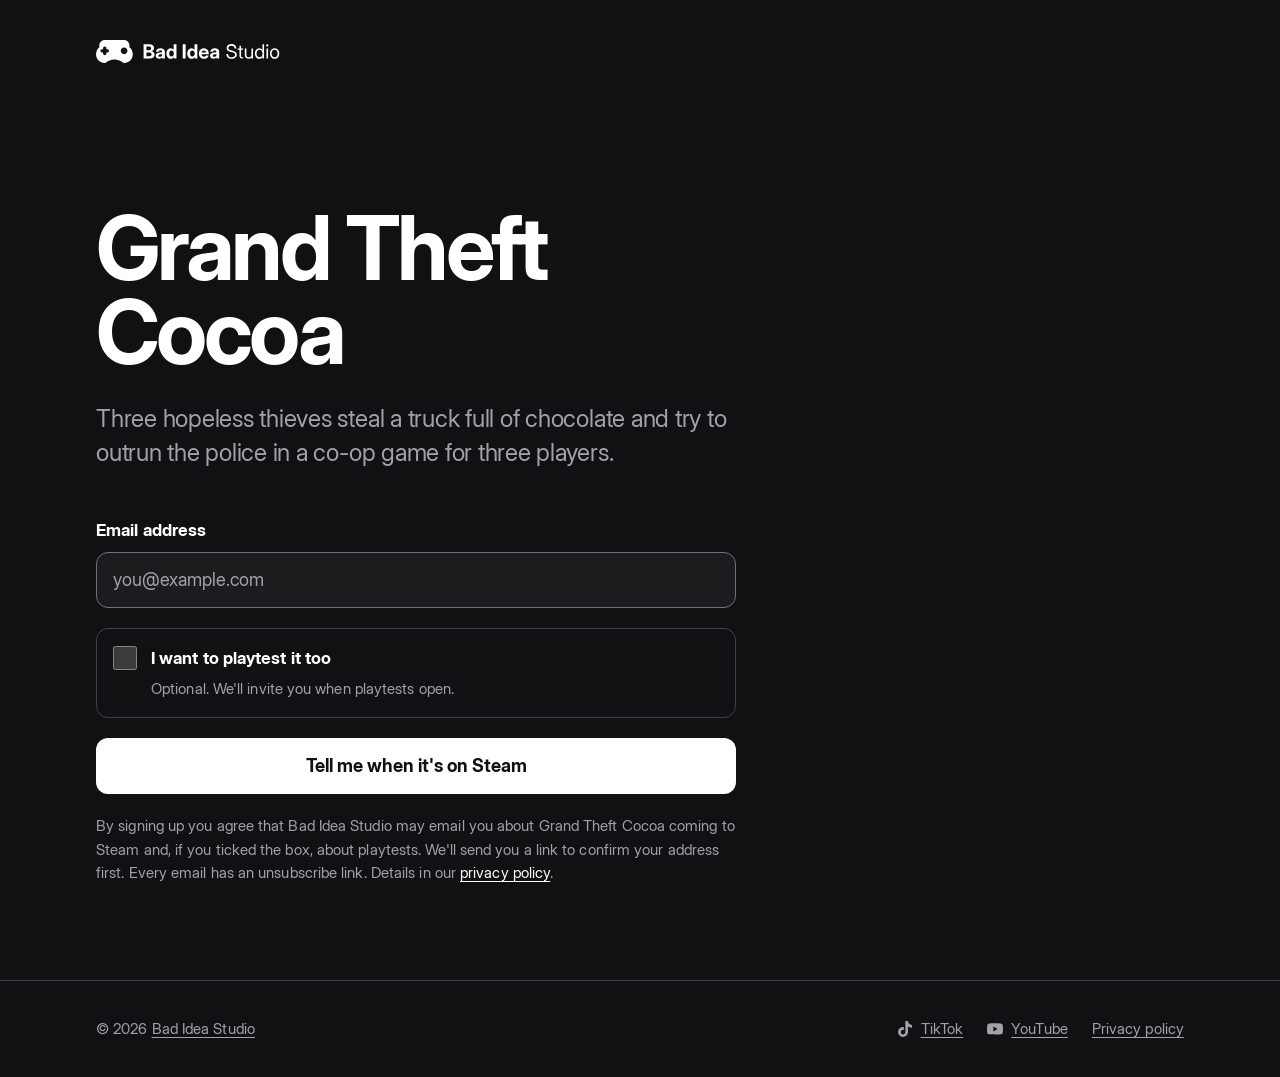
==== grand-theft-cocoa/index.html @ dc822746 "Studio page, Grand Theft Cocoa sign-up page and privacy policy Static HTML and CSS with self-hosted " ====
<!doctype html>
<html lang="en">
<head>
  <meta charset="utf-8">
  <meta name="viewport" content="width=device-width, initial-scale=1">
  <meta http-equiv="Content-Security-Policy" content="default-src 'none'; style-src 'self'; font-src 'self'; img-src 'self'; form-action 'self' https://app.kit.com; base-uri 'none'">
  <title>Grand Theft Cocoa: get notified when it's on Steam</title>
  <meta name="description" content="A co-op game for three hopeless thieves who stole a truck full of chocolate. Leave your email and we'll tell you when Grand Theft Cocoa is on Steam.">
  <link rel="canonical" href="https://thebadideastudio.com/grand-theft-cocoa/">
  <meta name="theme-color" content="#111113">
  <meta name="color-scheme" content="dark">
  <link rel="icon" href="/favicon.ico" sizes="32x32">
  <link rel="icon" href="/favicon.svg" type="image/svg+xml">
  <link rel="apple-touch-icon" href="/apple-touch-icon.png">
  <link rel="preload" href="/assets/fonts/InterDisplay-Bold.woff2" as="font" type="font/woff2" crossorigin>
  <link rel="preload" href="/assets/fonts/InterDisplay-Regular.woff2" as="font" type="font/woff2" crossorigin>
  <link rel="stylesheet" href="/assets/css/site.css">
  <meta property="og:type" content="website">
  <meta property="og:site_name" content="Bad Idea Studio">
  <meta property="og:url" content="https://thebadideastudio.com/grand-theft-cocoa/">
  <meta property="og:title" content="Grand Theft Cocoa">
  <meta property="og:description" content="Three hopeless thieves, one stolen truck full of chocolate, the police right behind them. Get an email when it's on Steam.">
  <meta property="og:image" content="https://thebadideastudio.com/assets/social/og-grand-theft-cocoa.png">
  <meta property="og:image:width" content="1200">
  <meta property="og:image:height" content="630">
  <meta property="og:image:alt" content="Grand Theft Cocoa. 3-player co-op chocolate heist. Coming to Steam.">
  <meta name="twitter:card" content="summary_large_image">
</head>
<body>
  <a class="skip-link" href="#content">Skip to content</a>

  <header class="site-header page-width">
    <a class="site-header__home" href="/">
      <img class="site-header__logo" src="/assets/brand/logo-white.svg" width="340" height="42" alt="Bad Idea Studio home">
    </a>
  </header>

  <main id="content" class="signup-page page-width">
    <div class="signup">
      <h1 class="signup__title">Grand Theft Cocoa</h1>
      <p class="signup__lead">Three hopeless thieves steal a truck full of chocolate and try to outrun the police in a co-op game for three players.</p>

      <form class="signup-form" action="https://app.kit.com/forms/KIT_FORM_ID/subscriptions" method="post" accept-charset="UTF-8">
        <div class="signup-form__field">
          <label class="signup-form__label" for="signup-email">Email address</label>
          <input class="signup-form__input" id="signup-email" name="email_address" type="email" autocomplete="email" inputmode="email" autocapitalize="off" spellcheck="false" placeholder="you@example.com" required>
        </div>

        <label class="signup-form__choice">
          <input class="signup-form__checkbox" name="fields[KIT_PLAYTEST_FIELD]" type="checkbox" value="yes" aria-labelledby="signup-playtest-label" aria-describedby="signup-playtest-hint">
          <span class="signup-form__choice-text" id="signup-playtest-label">I want to playtest it too</span>
          <span class="signup-form__choice-hint" id="signup-playtest-hint">Optional. We'll invite you when playtests open.</span>
        </label>

        <button class="signup-form__submit" type="submit">Tell me when it's on Steam</button>

        <p class="signup-form__consent">By signing up you agree that Bad Idea Studio may email you about Grand Theft Cocoa coming to Steam and, if you ticked the box, about playtests. We'll send you a link to confirm your address first. Every email has an unsubscribe link. Details in our <a href="/privacy/">privacy policy</a>.</p>
      </form>
    </div>
  </main>

  <footer class="site-footer">
    <div class="site-footer__layout page-width">
      <p>&copy; 2026 <a href="/">Bad Idea Studio</a></p>
      <ul class="site-footer__links">
        <li><a class="site-footer__social" href="https://www.tiktok.com/@thebadideastudio" rel="me"><svg viewBox="0 0 24 24" aria-hidden="true" focusable="false"><path d="M12.525.02c1.31-.02 2.61-.01 3.91-.02.08 1.53.63 3.09 1.75 4.17 1.12 1.11 2.7 1.62 4.24 1.79v4.03c-1.44-.05-2.89-.35-4.2-.97-.57-.26-1.1-.59-1.62-.93-.01 2.92.01 5.84-.02 8.75-.08 1.4-.54 2.79-1.35 3.94-1.31 1.92-3.58 3.17-5.91 3.21-1.43.08-2.86-.31-4.08-1.03-2.02-1.19-3.44-3.37-3.65-5.71-.02-.5-.03-1-.01-1.49.18-1.9 1.12-3.72 2.58-4.96 1.66-1.44 3.98-2.13 6.15-1.72.02 1.48-.04 2.96-.04 4.44-.99-.32-2.15-.23-3.02.37-.63.41-1.11 1.04-1.36 1.75-.21.51-.15 1.07-.14 1.61.24 1.64 1.82 3.02 3.5 2.87 1.12-.01 2.19-.66 2.77-1.61.19-.33.4-.67.41-1.06.1-1.79.06-3.57.07-5.36.01-4.03-.01-8.05.02-12.07z"/></svg>TikTok</a></li>
        <li><a class="site-footer__social" href="https://www.youtube.com/@thebadideastudio" rel="me"><svg viewBox="0 0 24 24" aria-hidden="true" focusable="false"><path d="M23.498 6.186a3.016 3.016 0 0 0-2.122-2.136C19.505 3.545 12 3.545 12 3.545s-7.505 0-9.377.505A3.017 3.017 0 0 0 .502 6.186C0 8.07 0 12 0 12s0 3.93.502 5.814a3.016 3.016 0 0 0 2.122 2.136c1.871.505 9.376.505 9.376.505s7.505 0 9.377-.505a3.015 3.015 0 0 0 2.122-2.136C24 15.93 24 12 24 12s0-3.93-.502-5.814zM9.545 15.568V8.432L15.818 12l-6.273 3.568z"/></svg>YouTube</a></li>
        <li><a href="/privacy/">Privacy policy</a></li>
      </ul>
    </div>
  </footer>
</body>
</html>
---- assets/css/site.css ----
@font-face {
  font-family: "Inter Display";
  src: url("../fonts/InterDisplay-Regular.woff2") format("woff2");
  font-weight: 400;
  font-style: normal;
  font-display: swap;
}

@font-face {
  font-family: "Inter Display";
  src: url("../fonts/InterDisplay-Bold.woff2") format("woff2");
  font-weight: 700;
  font-style: normal;
  font-display: swap;
}

:root {
  --ink: #111113;
  --white: #ffffff;
  --muted: #a1a1aa;
  --line: #3f3f46;
  --field-border: #71717a;
  --surface: #1c1c1f;
  --error: #ffb4ab;
  --page-width: 68rem;
  --text-width: 40rem;
  --gutter: clamp(1.25rem, 5vw, 3rem);
  --radius: 1rem;
  color-scheme: dark;
}

*,
*::before,
*::after {
  box-sizing: border-box;
}

html {
  -webkit-text-size-adjust: 100%;
  text-size-adjust: 100%;
}

body {
  margin: 0;
  min-height: 100vh;
  min-height: 100svh;
  display: flex;
  flex-direction: column;
  background: var(--ink);
  color: var(--white);
  font-family: "Inter Display", system-ui, -apple-system, "Segoe UI", Roboto, sans-serif;
  font-size: 1.0625rem;
  line-height: 1.6;
  letter-spacing: 0.005em;
  -webkit-font-smoothing: antialiased;
  -moz-osx-font-smoothing: grayscale;
}

img,
svg {
  display: block;
  max-width: 100%;
}

h1,
h2,
h3 {
  margin: 0;
  font-weight: 700;
  line-height: 1.05;
  letter-spacing: -0.03em;
  text-wrap: balance;
}

p {
  margin: 0;
  text-wrap: pretty;
}

a {
  color: inherit;
  text-decoration-thickness: 1px;
  text-underline-offset: 0.2em;
}

a:hover {
  text-decoration-thickness: 2px;
}

:focus-visible {
  outline: 3px solid var(--white);
  outline-offset: 3px;
  border-radius: 0.25rem;
}

.skip-link {
  position: absolute;
  top: 0.75rem;
  left: 0.75rem;
  z-index: 10;
  padding: 0.625rem 1rem;
  border-radius: 0.5rem;
  background: var(--white);
  color: var(--ink);
  font-weight: 700;
  text-decoration: none;
  transform: translateY(-200%);
}

.skip-link:focus-visible {
  transform: none;
  outline-color: var(--white);
}

.visually-hidden {
  position: absolute;
  width: 1px;
  height: 1px;
  margin: -1px;
  padding: 0;
  overflow: hidden;
  clip: rect(0 0 0 0);
  white-space: nowrap;
  border: 0;
}

.page-width {
  width: 100%;
  max-width: calc(var(--page-width) + 2 * var(--gutter));
  margin-inline: auto;
  padding-inline: var(--gutter);
}

.site-header {
  padding-block: clamp(1.5rem, 4vw, 2.5rem);
}

.site-header__home {
  display: inline-block;
  border-radius: 0.5rem;
}

.site-header__logo {
  width: 11.5rem;
  height: auto;
}

main {
  flex: 1;
}

.studio-intro {
  padding-block: clamp(3rem, 12vw, 8rem) clamp(3rem, 8vw, 5rem);
}

.studio-intro__logo {
  width: min(100%, 36rem);
  height: auto;
}

.studio-intro__tagline {
  max-width: 30ch;
  margin-top: clamp(1.5rem, 4vw, 2.5rem);
  color: var(--muted);
  font-size: clamp(1.375rem, 4vw, 2rem);
  line-height: 1.3;
  letter-spacing: -0.015em;
}

.section-title {
  margin-bottom: 1.5rem;
  color: var(--muted);
  font-size: 0.875rem;
  font-weight: 700;
  letter-spacing: 0.12em;
  text-transform: uppercase;
}

.games {
  padding-block: 1rem clamp(3rem, 8vw, 5rem);
}

.game-grid {
  display: grid;
  grid-template-columns: repeat(auto-fill, minmax(min(100%, 20rem), 1fr));
  gap: 1.25rem;
  margin: 0;
  padding: 0;
  list-style: none;
}

.game-tile {
  position: relative;
  display: flex;
  flex-direction: column;
  gap: 1rem;
  height: 100%;
  min-height: 18rem;
  padding: clamp(1.5rem, 4vw, 2rem);
  border: 1px solid var(--line);
  border-radius: var(--radius);
  background: var(--surface);
  transition: border-color 160ms ease, transform 160ms ease;
}

.game-tile:hover,
.game-tile:focus-within {
  border-color: var(--white);
}

.game-tile:hover {
  transform: translateY(-2px);
}

.game-tile__status {
  align-self: flex-start;
  padding: 0.25rem 0.625rem;
  border: 1px solid var(--line);
  border-radius: 999px;
  color: var(--muted);
  font-size: 0.8125rem;
  font-weight: 700;
  letter-spacing: 0.02em;
}

.game-tile__title {
  font-size: clamp(2rem, 6vw, 2.5rem);
}

.game-tile__link {
  text-decoration: none;
}

.game-tile__link::after {
  content: "";
  position: absolute;
  inset: 0;
  border-radius: var(--radius);
}

.game-tile__link:focus-visible {
  outline: none;
}

.game-tile__link:focus-visible::after {
  outline: 3px solid var(--white);
  outline-offset: 3px;
}

.game-tile__summary {
  color: var(--muted);
}

.game-tile__action {
  margin-top: auto;
  font-weight: 700;
}

.game-tile__action span {
  display: inline-block;
  transition: transform 160ms ease;
}

.game-tile:hover .game-tile__action span {
  transform: translateX(4px);
}

.contact {
  padding-block: clamp(2rem, 6vw, 4rem);
  border-top: 1px solid var(--line);
}

.contact__layout {
  display: grid;
  gap: 2rem;
}

.contact__email {
  font-size: clamp(1.375rem, 5vw, 2rem);
  font-weight: 700;
  letter-spacing: -0.015em;
  overflow-wrap: anywhere;
}

.social-links {
  display: flex;
  flex-wrap: wrap;
  gap: 0.75rem;
  margin: 0;
  padding: 0;
  list-style: none;
}

.social-links a {
  display: inline-flex;
  align-items: center;
  gap: 0.625rem;
  min-height: 3rem;
  padding: 0.625rem 1.125rem;
  border: 1px solid var(--line);
  border-radius: 999px;
  font-weight: 700;
  text-decoration: none;
  transition: border-color 160ms ease;
}

.social-links a:hover {
  border-color: var(--white);
}

.social-links svg {
  width: 1.25rem;
  height: 1.25rem;
  fill: currentColor;
}

@media (min-width: 48rem) {
  .contact__layout {
    grid-template-columns: 1fr auto;
    align-items: end;
  }
}

.site-footer {
  padding-block: 2rem;
  border-top: 1px solid var(--line);
  color: var(--muted);
  font-size: 0.9375rem;
}

.site-footer__layout {
  display: flex;
  flex-wrap: wrap;
  justify-content: space-between;
  align-items: center;
  gap: 0.75rem 2rem;
}

.site-footer__links {
  display: flex;
  flex-wrap: wrap;
  gap: 0.5rem 1.5rem;
  margin: 0;
  padding: 0;
  list-style: none;
}

.site-footer a {
  display: inline-block;
  padding-block: 0.25rem;
}

.site-footer a:hover {
  color: var(--white);
}

.site-footer .site-footer__social {
  display: inline-flex;
  align-items: center;
  gap: 0.5rem;
}

.site-footer__social svg {
  width: 1rem;
  height: 1rem;
  fill: currentColor;
}

.signup-page {
  display: flex;
  align-items: center;
  padding-block: clamp(1.5rem, 8vw, 6rem) clamp(3rem, 10vw, 6rem);
}

.signup {
  width: 100%;
  max-width: var(--text-width);
}

.signup__title {
  font-size: clamp(3rem, 14vw, 5.5rem);
  line-height: 0.95;
  letter-spacing: -0.04em;
}

.signup__lead {
  margin-top: clamp(1.25rem, 4vw, 1.75rem);
  color: var(--muted);
  font-size: clamp(1.1875rem, 3.6vw, 1.5rem);
  line-height: 1.4;
  letter-spacing: -0.01em;
}

.signup-form {
  display: grid;
  gap: 1.25rem;
  margin-top: clamp(2rem, 6vw, 3rem);
}

.signup-form__field {
  display: grid;
  gap: 0.5rem;
}

.signup-form__label {
  font-weight: 700;
}

.signup-form__input {
  width: 100%;
  min-height: 3.5rem;
  padding: 0.75rem 1rem;
  border: 1px solid var(--field-border);
  border-radius: 0.75rem;
  background: var(--surface);
  color: var(--white);
  font: inherit;
  font-size: 1.125rem;
}

.signup-form__input::placeholder {
  color: var(--muted);
  opacity: 1;
}

.signup-form__input:hover {
  border-color: var(--muted);
}

.signup-form__input:focus-visible {
  border-color: var(--white);
  outline-offset: 2px;
  border-radius: 0.75rem;
}

.signup-form__input:user-invalid {
  border-color: var(--error);
}

.signup-form__choice {
  display: grid;
  grid-template-columns: auto 1fr;
  gap: 0.25rem 0.875rem;
  align-items: start;
  padding: 1rem;
  border: 1px solid var(--line);
  border-radius: 0.75rem;
  cursor: pointer;
}

.signup-form__choice:hover {
  border-color: var(--muted);
}

.signup-form__choice:has(:focus-visible) {
  outline: 3px solid var(--white);
  outline-offset: 3px;
}

.signup-form__checkbox {
  width: 1.5rem;
  height: 1.5rem;
  margin: 0.0625rem 0 0;
  accent-color: var(--white);
  cursor: pointer;
}

.signup-form__checkbox:focus-visible {
  outline: none;
}

.signup-form__choice-text {
  font-weight: 700;
}

.signup-form__choice-hint {
  grid-column: 2;
  color: var(--muted);
  font-size: 0.9375rem;
}

.signup-form__submit {
  min-height: 3.5rem;
  padding: 0.875rem 1.5rem;
  border: 0;
  border-radius: 0.75rem;
  background: var(--white);
  color: var(--ink);
  font: inherit;
  font-size: 1.125rem;
  font-weight: 700;
  cursor: pointer;
  transition: background-color 160ms ease;
}

.signup-form__submit:hover {
  background: #e4e4e7;
}

.signup-form__submit:focus-visible {
  border-radius: 0.75rem;
}

.signup-form__consent {
  color: var(--muted);
  font-size: 0.9375rem;
  line-height: 1.55;
}

.signup-form__consent a {
  color: var(--white);
}

.message-page {
  padding-block: clamp(3rem, 12vw, 8rem);
}

.message {
  max-width: var(--text-width);
}

.message__title {
  font-size: clamp(2.5rem, 11vw, 4.5rem);
  letter-spacing: -0.04em;
}

.message__body {
  margin-top: 1.5rem;
  color: var(--muted);
  font-size: clamp(1.125rem, 3.4vw, 1.375rem);
  line-height: 1.5;
}

.message__body + .message__body {
  margin-top: 1rem;
}

.message__actions {
  margin-top: 2.5rem;
}

.button-link {
  display: inline-flex;
  align-items: center;
  min-height: 3rem;
  padding: 0.75rem 1.25rem;
  border: 1px solid var(--line);
  border-radius: 999px;
  font-weight: 700;
  text-decoration: none;
  transition: border-color 160ms ease;
}

.button-link:hover {
  border-color: var(--white);
}

.legal {
  max-width: var(--text-width);
  padding-block: clamp(2rem, 8vw, 5rem) clamp(3rem, 10vw, 6rem);
}

.legal__title {
  font-size: clamp(2.5rem, 10vw, 4rem);
  letter-spacing: -0.04em;
}

.legal__updated {
  margin-top: 1rem;
  color: var(--muted);
}

.legal__summary {
  margin-top: 2rem;
  padding: 1.25rem 1.5rem;
  border: 1px solid var(--line);
  border-radius: var(--radius);
  background: var(--surface);
}

.legal h2 {
  margin-top: 3rem;
  font-size: clamp(1.375rem, 4vw, 1.75rem);
  letter-spacing: -0.02em;
  line-height: 1.2;
}

.legal p,
.legal ul,
.legal address {
  margin-top: 1rem;
}

.legal ul {
  padding-left: 1.25rem;
}

.legal li + li {
  margin-top: 0.5rem;
}

.legal address {
  font-style: normal;
}

.legal strong {
  font-weight: 700;
}

@media (prefers-reduced-motion: reduce) {
  *,
  *::before,
  *::after {
    transition: none !important;
  }

  .game-tile:hover,
  .game-tile:hover .game-tile__action span {
    transform: none;
  }
}
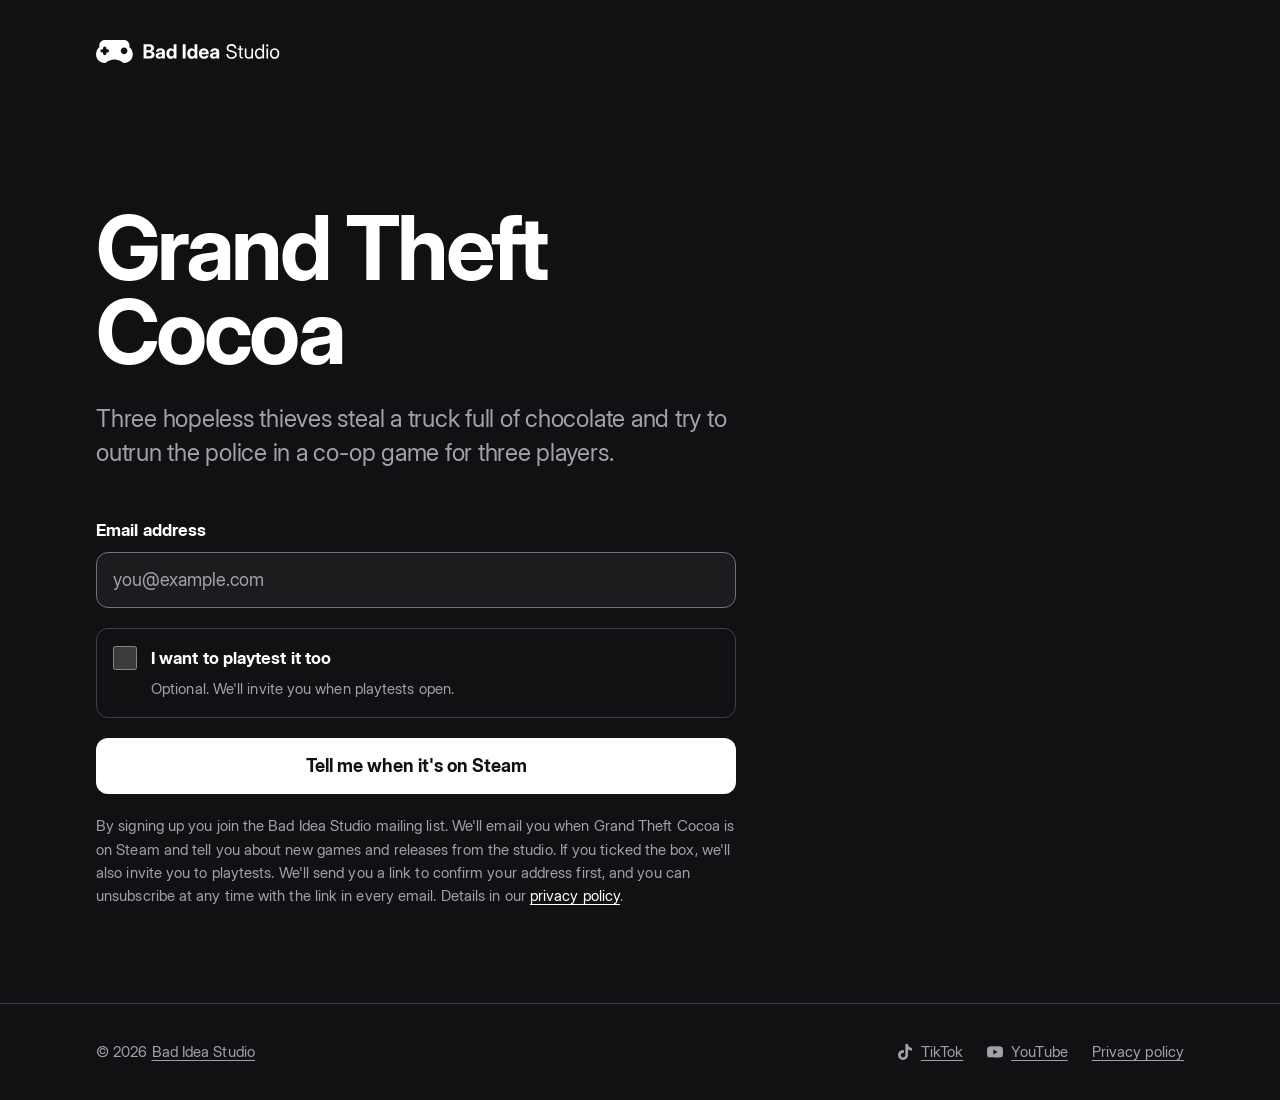
==== commit d99c3e1c: "Make the mailing list and privacy policy studio-wide Signing up on a game page now joins one Bad Ide" ====
--- a/grand-theft-cocoa/index.html
+++ b/grand-theft-cocoa/index.html
@@ -3,7 +3,7 @@
 <head>
   <meta charset="utf-8">
   <meta name="viewport" content="width=device-width, initial-scale=1">
-  <meta http-equiv="Content-Security-Policy" content="default-src 'none'; style-src 'self'; font-src 'self'; img-src 'self'; form-action 'self' https://app.kit.com; base-uri 'none'">
+  <meta http-equiv="Content-Security-Policy" content="default-src 'none'; style-src 'self'; font-src 'self'; img-src 'self'; form-action 'self' https://app.kit.com https://thebadideastudio.com; base-uri 'none'">
   <title>Grand Theft Cocoa: get notified when it's on Steam</title>
   <meta name="description" content="A co-op game for three hopeless thieves who stole a truck full of chocolate. Leave your email and we'll tell you when Grand Theft Cocoa is on Steam.">
   <link rel="canonical" href="https://thebadideastudio.com/grand-theft-cocoa/">
@@ -40,21 +40,22 @@
       <h1 class="signup__title">Grand Theft Cocoa</h1>
       <p class="signup__lead">Three hopeless thieves steal a truck full of chocolate and try to outrun the police in a co-op game for three players.</p>
 
-      <form class="signup-form" action="https://app.kit.com/forms/KIT_FORM_ID/subscriptions" method="post" accept-charset="UTF-8">
+      <form class="signup-form" action="https://app.kit.com/forms/10065438/subscriptions" method="post" accept-charset="UTF-8">
+        <input type="hidden" name="tags[]" value="24777480">
         <div class="signup-form__field">
           <label class="signup-form__label" for="signup-email">Email address</label>
           <input class="signup-form__input" id="signup-email" name="email_address" type="email" autocomplete="email" inputmode="email" autocapitalize="off" spellcheck="false" placeholder="you@example.com" required>
         </div>
 
         <label class="signup-form__choice">
-          <input class="signup-form__checkbox" name="fields[KIT_PLAYTEST_FIELD]" type="checkbox" value="yes" aria-labelledby="signup-playtest-label" aria-describedby="signup-playtest-hint">
+          <input class="signup-form__checkbox" name="fields[playtest]" type="checkbox" value="yes" aria-labelledby="signup-playtest-label" aria-describedby="signup-playtest-hint">
           <span class="signup-form__choice-text" id="signup-playtest-label">I want to playtest it too</span>
           <span class="signup-form__choice-hint" id="signup-playtest-hint">Optional. We'll invite you when playtests open.</span>
         </label>
 
         <button class="signup-form__submit" type="submit">Tell me when it's on Steam</button>
 
-        <p class="signup-form__consent">By signing up you agree that Bad Idea Studio may email you about Grand Theft Cocoa coming to Steam and, if you ticked the box, about playtests. We'll send you a link to confirm your address first. Every email has an unsubscribe link. Details in our <a href="/privacy/">privacy policy</a>.</p>
+        <p class="signup-form__consent">By signing up you join the Bad Idea Studio mailing list. We'll email you when Grand Theft Cocoa is on Steam and tell you about new games and releases from the studio. If you ticked the box, we'll also invite you to playtests. We'll send you a link to confirm your address first, and you can unsubscribe at any time with the link in every email. Details in our <a href="/privacy/">privacy policy</a>.</p>
       </form>
     </div>
   </main>
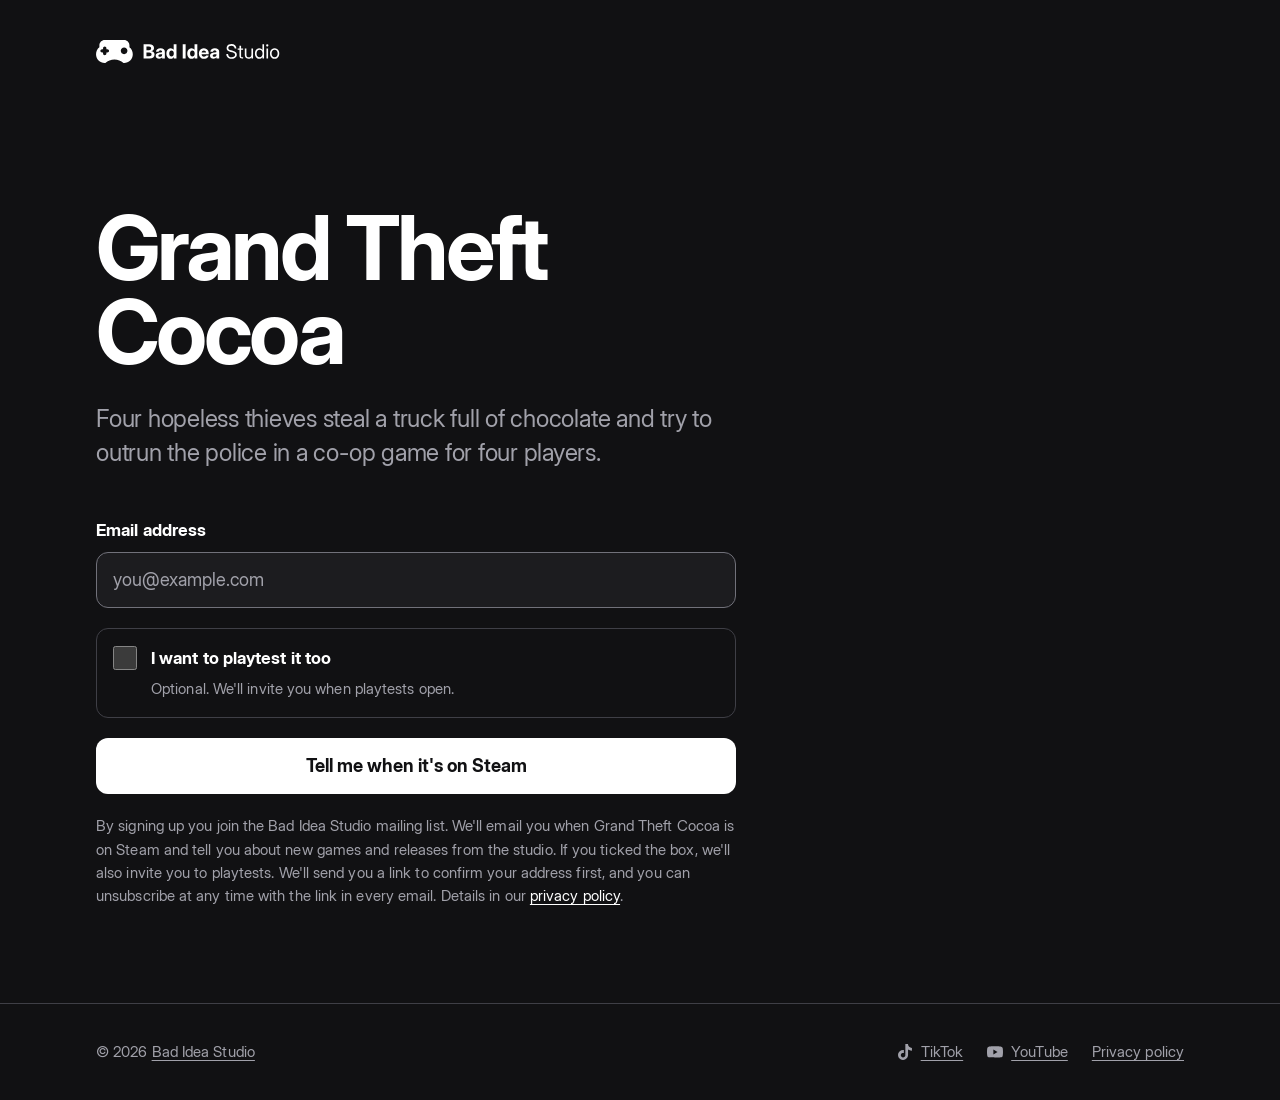
==== commit 50b14f4d: "Grand Theft Cocoa is a game for four players" ====
--- a/grand-theft-cocoa/index.html
+++ b/grand-theft-cocoa/index.html
@@ -5,7 +5,7 @@
   <meta name="viewport" content="width=device-width, initial-scale=1">
   <meta http-equiv="Content-Security-Policy" content="default-src 'none'; style-src 'self'; font-src 'self'; img-src 'self'; form-action 'self' https://app.kit.com https://thebadideastudio.com; base-uri 'none'">
   <title>Grand Theft Cocoa: get notified when it's on Steam</title>
-  <meta name="description" content="A co-op game for three hopeless thieves who stole a truck full of chocolate. Leave your email and we'll tell you when Grand Theft Cocoa is on Steam.">
+  <meta name="description" content="A co-op game for four hopeless thieves who stole a truck full of chocolate. Leave your email and we'll tell you when Grand Theft Cocoa is on Steam.">
   <link rel="canonical" href="https://thebadideastudio.com/grand-theft-cocoa/">
   <meta name="theme-color" content="#111113">
   <meta name="color-scheme" content="dark">
@@ -19,11 +19,11 @@
   <meta property="og:site_name" content="Bad Idea Studio">
   <meta property="og:url" content="https://thebadideastudio.com/grand-theft-cocoa/">
   <meta property="og:title" content="Grand Theft Cocoa">
-  <meta property="og:description" content="Three hopeless thieves, one stolen truck full of chocolate, the police right behind them. Get an email when it's on Steam.">
+  <meta property="og:description" content="Four hopeless thieves, one stolen truck full of chocolate, the police right behind them. Get an email when it's on Steam.">
   <meta property="og:image" content="https://thebadideastudio.com/assets/social/og-grand-theft-cocoa.png">
   <meta property="og:image:width" content="1200">
   <meta property="og:image:height" content="630">
-  <meta property="og:image:alt" content="Grand Theft Cocoa. 3-player co-op chocolate heist. Coming to Steam.">
+  <meta property="og:image:alt" content="Grand Theft Cocoa. 4-player co-op chocolate heist. Coming to Steam.">
   <meta name="twitter:card" content="summary_large_image">
 </head>
 <body>
@@ -38,7 +38,7 @@
   <main id="content" class="signup-page page-width">
     <div class="signup">
       <h1 class="signup__title">Grand Theft Cocoa</h1>
-      <p class="signup__lead">Three hopeless thieves steal a truck full of chocolate and try to outrun the police in a co-op game for three players.</p>
+      <p class="signup__lead">Four hopeless thieves steal a truck full of chocolate and try to outrun the police in a co-op game for four players.</p>
 
       <form class="signup-form" action="https://app.kit.com/forms/10065438/subscriptions" method="post" accept-charset="UTF-8">
         <input type="hidden" name="tags[]" value="24777480">
